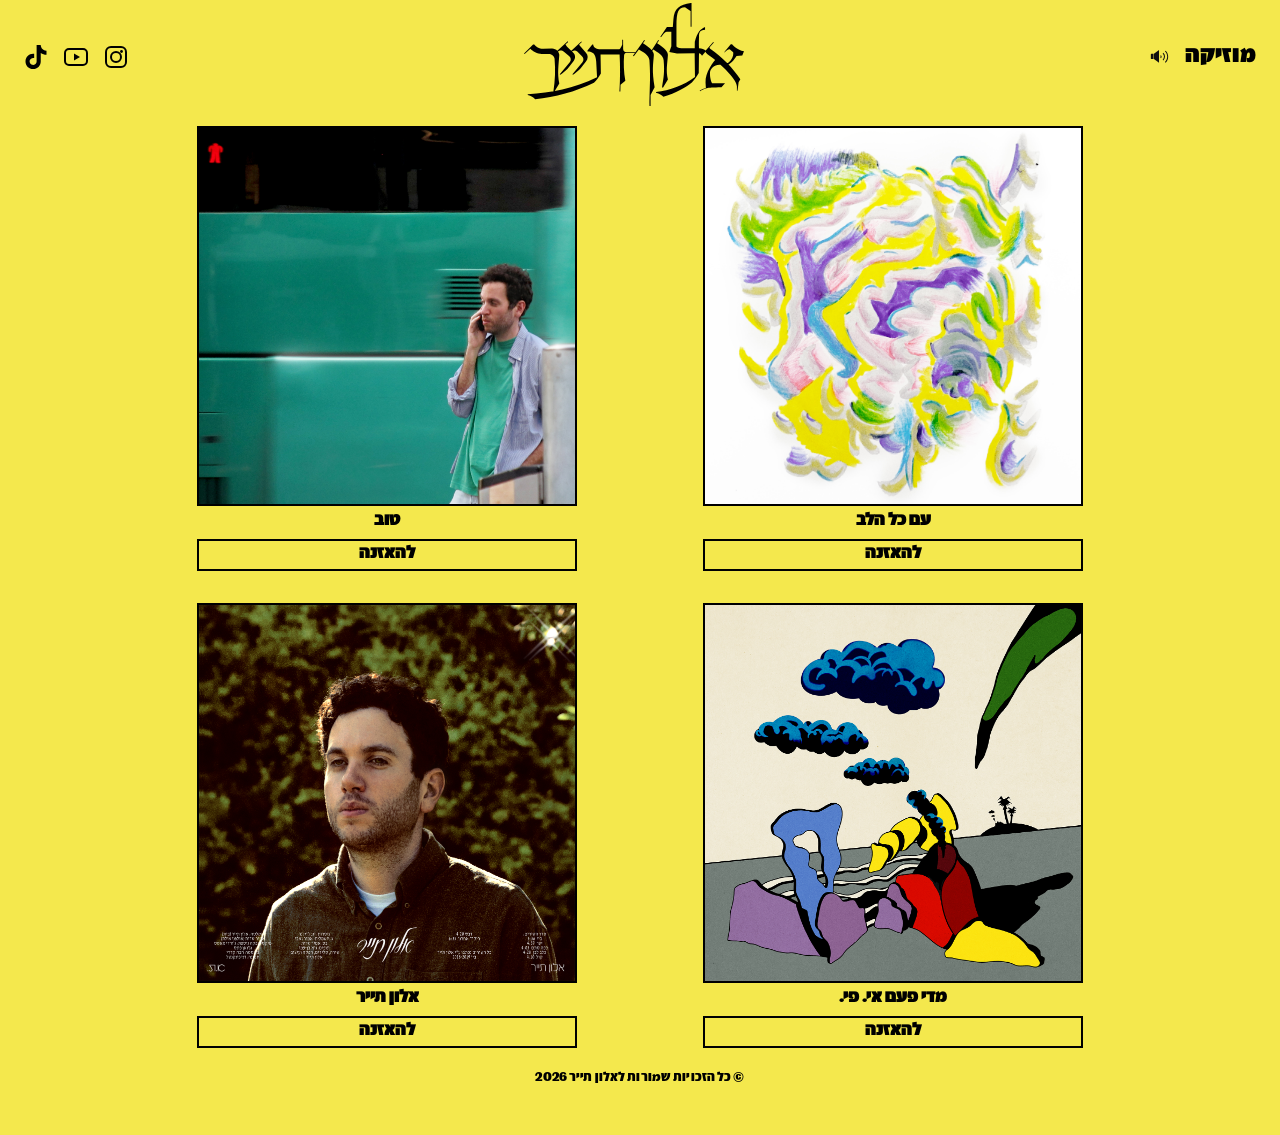
==== music.html @ c5020820 "v12" ====
<!DOCTYPE html>
<html lang="he" dir="rtl">
<head>
  <meta charset="UTF-8" />
  <meta name="viewport" content="width=device-width, initial-scale=1.0" />
  <title>מוזיקה - אלון תייר</title>
  <style>
    @font-face {
      font-family: 'Nitzotz';
      src: url('Nitzotz-Normal.woff2') format('woff2'),
           url('Nitzotz-Normal.woff') format('woff'),
           url('Nitzotz-Normal.otf') format('opentype');
      font-weight: 400;
      font-style: normal;
      font-display: swap;
    }

    @font-face {
      font-family: 'Nitzotz Narrow';
      src: url('Nitzotz-Narrow.woff2') format('woff2'),
           url('Nitzotz-Narrow.woff') format('woff'),
           url('Nitzotz-Narrow.otf') format('opentype');
      font-weight: 400;
      font-style: normal;
      font-display: swap;
    }
  </style>
  <link rel="icon" type="image/svg+xml" href="images/albumtemptush.jpg" />
  <link rel="stylesheet" href="css/style.css" />
</head>
<body>
  <header class="topbar">
    <div class="socials">
      <a href="https://www.tiktok.com/@alon.tayar" aria-label="טיקטוק" target="_blank" rel="noopener">
        <img src="images/tiktok.svg" alt="טיקטוק" />
      </a>
      <a href="https://www.youtube.com/user/alontayar" aria-label="יוטיוב" target="_blank" rel="noopener">
        <svg viewBox="0 0 24 24"><rect x="1" y="4" width="22" height="16" rx="4" fill="none" stroke="currentColor" stroke-width="2"/><polygon points="10,8.5 16,12 10,15.5" fill="currentColor"/></svg>
      </a>
      <a href="https://www.instagram.com/alon.tayar/" aria-label="אינסטגרם" target="_blank" rel="noopener">
        <svg viewBox="0 0 24 24"><rect x="2" y="2" width="20" height="20" rx="5" fill="none" stroke="currentColor" stroke-width="2"/><circle cx="12" cy="12" r="5" fill="none" stroke="currentColor" stroke-width="2"/><circle cx="17.5" cy="6.5" r="1.4" fill="currentColor"/></svg>
      </a>
    </div>
    <div class="topbar-center">
      <a class="topbar-brand" href="index.html" aria-label="אלון תייר">
        <img src="images/alontayarlogo.svg" alt="אלון תייר" />
      </a>
    </div>
    <nav class="mainnav">
      <button id="radio-toggle" class="radio-btn" aria-label="נגן רדיו" aria-pressed="false">
        <img src="images/musicoff.svg" alt="מוזיקה כבויה" class="radio-icon icon-idle" />
        <img src="images/musicon.svg" alt="מוזיקה דלוקה" class="radio-icon icon-playing" />
      </button>
      <a href="music.html" class="nav-link">מוזיקה</a>
    </nav>
  </header>

  <main class="music-page">
    <div id="albums-grid" class="albums-grid"></div>
    <p class="footer-copy">© כל הזכויות שמורות לאלון תייר 2026</p>
  </main>

  <script src="js/albums.js"></script>
  <script>
    const grid = document.getElementById("albums-grid");
    const albumsToShow = (ALBUMS.length ? ALBUMS : [{ title: "עם כל הלב", cover: "images/album-placeholder.svg", link: "#" }]).slice(0, 4);

    albumsToShow.forEach((album) => {
      const tile = document.createElement("div");
      tile.className = "album-tile";

      const img = document.createElement("img");
      img.src = album.cover;
      img.alt = album.title + " - עטיפת אלבום";

      const title = document.createElement("span");
      title.className = "album-tile-title";
      title.textContent = album.title;

      const link = document.createElement("a");
      link.className = "listen-link album-listen-link";
      link.href = album.link;
      link.target = "_blank";
      link.rel = "noopener";
      link.textContent = "להאזנה";

      tile.appendChild(img);
      tile.appendChild(title);
      tile.appendChild(link);
      grid.appendChild(tile);
    });
  </script>
  <script src="js/playlist.js"></script>
  <script src="js/player.js"></script>
</body>
</html>
---- css/style.css ----
:root {
  --bg: #f4e84d;
  --fg: #000000;
  --hero-width: min(62vw, 390px);
  --music-button-width: min(62vw, 390px);
}

* {
  box-sizing: border-box;
}

html,
body {
  margin: 0;
  padding: 0;
  min-height: 100%;
}

body {
  background: var(--bg);
  color: var(--fg);
  font-family: 'Nitzotz', Arial, Helvetica, sans-serif;
  display: flex;
  flex-direction: column;
}

a {
  color: var(--fg);
  text-decoration: none;
}

/* ===== Top bar ===== */
.topbar {
  direction: ltr; /* מבטיח שהרשתות תמיד בצד שמאל, והניווט תמיד בצד ימין */
  display: flex;
  align-items: center;
  justify-content: space-between;
  flex-wrap: wrap;
  gap: 0.45rem;
  padding: 0.35rem 1.5rem 0.1rem;
}

.socials {
  display: flex;
  align-items: center;
  gap: 1rem;
}

.socials a {
  display: inline-flex;
  width: 24px;
  height: 24px;
}

.socials img,
.socials svg {
  width: 100%;
  height: 100%;
  display: block;
  fill: var(--fg);
}

.topbar-center {
  flex: 1;
  display: flex;
  justify-content: center;
}

.topbar-brand {
  display: inline-flex;
  align-items: center;
  justify-content: center;
}

.topbar-brand img {
  width: clamp(140px, 18vw, 220px);
  height: auto;
  display: block;
  transform: translateY(-3px);
}

.mainnav {
  display: flex;
  align-items: center;
  gap: 0.35rem;
}

.nav-link {
  font-size: 1.3rem;
  font-weight: bold;
  letter-spacing: 0.05em;
  border-bottom: 2px solid transparent;
}

.nav-link:hover {
  border-bottom-color: var(--fg);
}

.radio-btn {
  background: transparent;
  border: none;
  border-radius: 50%;
  width: 40px;
  height: 40px;
  padding: 0;
  display: inline-flex;
  align-items: center;
  justify-content: center;
  cursor: pointer;
  transition: transform 0.2s ease;
}

.radio-btn:hover {
  transform: scale(1.04);
}

.radio-icon {
  width: 21px;
  height: 21px;
  display: block;
  transform: translateY(-1px);
}

.radio-btn .icon-playing {
  display: none;
}

.radio-btn.is-playing .icon-idle {
  display: none;
}

.radio-btn.is-playing .icon-playing {
  display: block;
}

.radio-btn.is-playing {
  background: transparent;
}

.radio-btn.is-playing svg {
  fill: var(--fg);
}

/* ===== Hero (homepage) ===== */
.hero {
  flex: 1;
  display: flex;
  flex-direction: column;
  align-items: center;
  justify-content: flex-start;
  text-align: center;
  padding: 0 1.5rem 1.5rem;
  gap: 0.02rem;
}

.logo {
  font-family: 'Nitzotz', Arial, Helvetica, sans-serif;
  font-weight: bold;
  font-size: clamp(2rem, 6vw, 3.5rem);
  margin: 0 0 0.5rem;
  letter-spacing: 0.02em;
}

.album-title {
  display: block;
  width: min(100vw, 1700px);
  max-width: 100%;
  height: auto;
  margin: 0 0 0.05rem;
  border: none;
  padding: 0;
}

.album-art {
  width: var(--hero-width);
  height: var(--hero-width);
  display: block;
  border: 2px solid var(--fg);
  margin-bottom: 0.1rem;
}

.album-title {
  margin: 0;
}

.listen-link {
  display: inline-flex;
  align-items: center;
  justify-content: center;
  width: var(--hero-width);
  max-width: 100%;
  padding: 0.15rem 0.75rem 0.18rem;
  margin-top: 0.01rem;
  font-size: 1rem;
  font-weight: bold;
  text-align: center;
  color: var(--fg);
  background: transparent;
  border: 2px solid var(--fg);
  line-height: 1.05;
  min-height: 2rem;
  transition: background 0.2s ease, color 0.2s ease, transform 0.2s ease;
  box-sizing: border-box;
}

.home-listen-link {
  margin-top: 2px;
}

.listen-link:hover {
  background: var(--fg);
  color: var(--bg);
  transform: translateY(-1px);
}

/* ===== Music grid page ===== */
.music-page {
  flex: 1;
  padding: 1rem 1.5rem 3rem;
  text-align: center;
}

.page-title {
  font-size: clamp(1.75rem, 5vw, 2.5rem);
  font-weight: bold;
  margin: 0 0 2rem;
}

.albums-grid {
  display: grid;
  grid-template-columns: repeat(2, minmax(220px, 1fr));
  gap: 2rem;
  max-width: 980px;
  margin: 0 auto;
}

.album-tile {
  display: flex;
  flex-direction: column;
  align-items: center;
  gap: 0.45rem;
  width: 100%;
  max-width: 380px;
  margin: 0 auto;
}

.album-tile img {
  width: min(100%, 380px);
  aspect-ratio: 1 / 1;
  border: 2px solid var(--fg);
}

.album-tile-title {
  font-weight: bold;
  font-size: 1rem;
  line-height: 1.05;
  margin-bottom: 0.1rem;
}

.album-listen-link {
  width: 100%;
  max-width: 100%;
  margin-top: 0;
}

.footer-copy {
  margin: 1.4rem 0 0;
  font-size: 0.74rem;
  line-height: 1.45;
  letter-spacing: 0.01em;
  font-family: 'Nitzotz', Arial, Helvetica, sans-serif;
  font-weight: 400;
}

/* ===== Mobile ===== */
@media (max-width: 600px) {
  .topbar {
    padding: 1rem;
  }

  .album-art {
    width: 75vw;
    height: 75vw;
  }
}
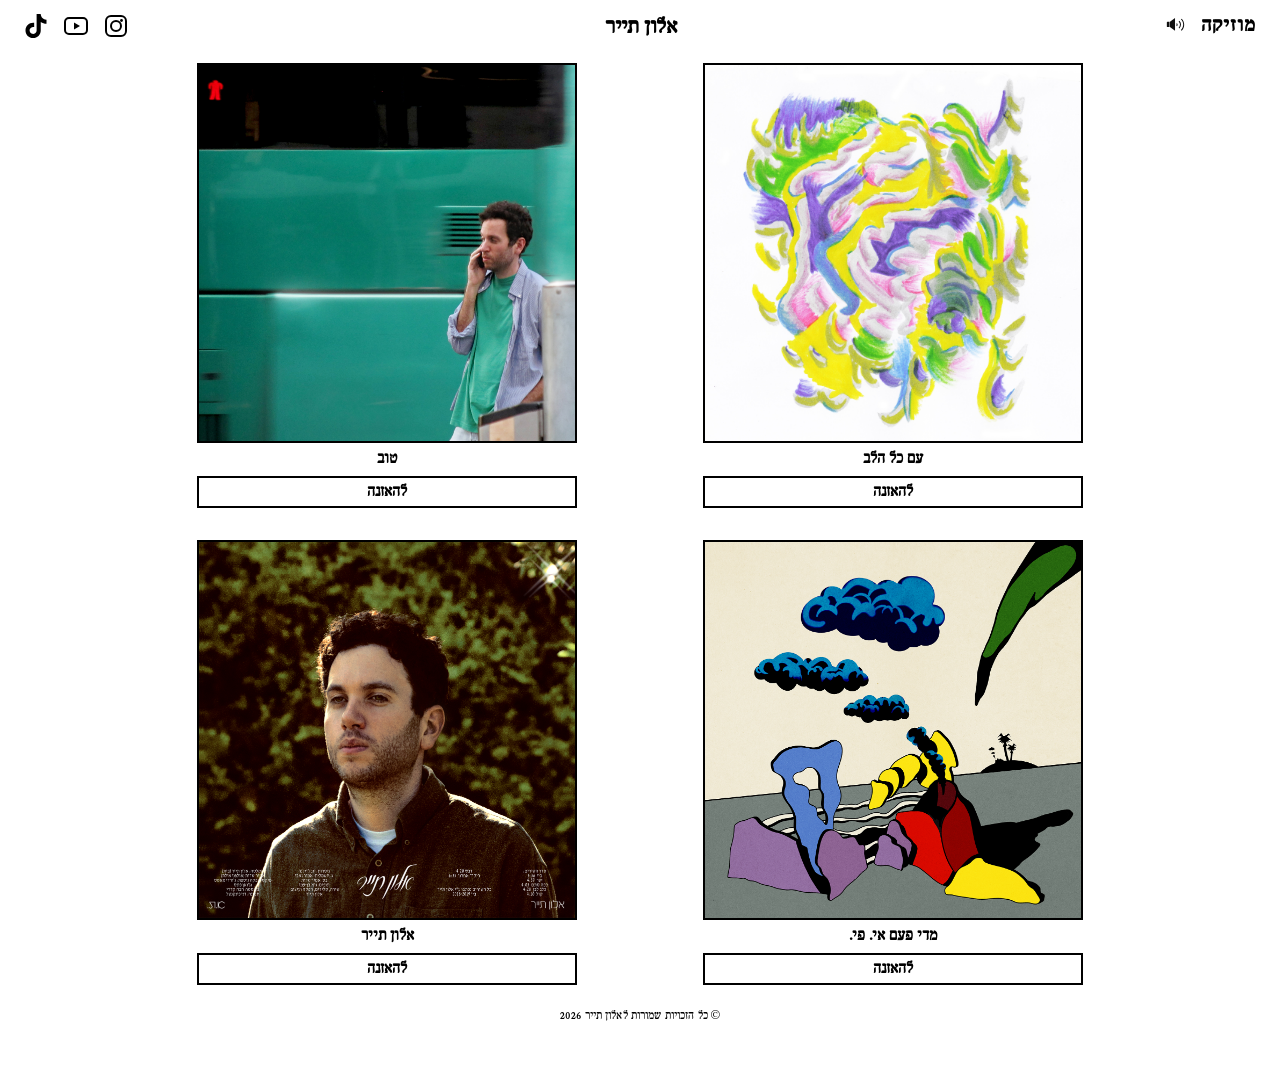
==== commit 60158b15: "Style: switch to FR-AT font, text logo, white background, update album image" ====
--- a/music.html
+++ b/music.html
@@ -4,28 +4,8 @@
   <meta charset="UTF-8" />
   <meta name="viewport" content="width=device-width, initial-scale=1.0" />
   <title>מוזיקה - אלון תייר</title>
-  <style>
-    @font-face {
-      font-family: 'Nitzotz';
-      src: url('Nitzotz-Normal.woff2') format('woff2'),
-           url('Nitzotz-Normal.woff') format('woff'),
-           url('Nitzotz-Normal.otf') format('opentype');
-      font-weight: 400;
-      font-style: normal;
-      font-display: swap;
-    }
-
-    @font-face {
-      font-family: 'Nitzotz Narrow';
-      src: url('Nitzotz-Narrow.woff2') format('woff2'),
-           url('Nitzotz-Narrow.woff') format('woff'),
-           url('Nitzotz-Narrow.otf') format('opentype');
-      font-weight: 400;
-      font-style: normal;
-      font-display: swap;
-    }
-  </style>
-  <link rel="icon" type="image/svg+xml" href="images/albumtemptush.jpg" />
+  
+  <link rel="icon" type="image/jpeg" href="images/AT-CoverArt4000X4000.jpg?v=2" />
   <link rel="stylesheet" href="css/style.css" />
 </head>
 <body>
@@ -43,7 +23,7 @@
     </div>
     <div class="topbar-center">
       <a class="topbar-brand" href="index.html" aria-label="אלון תייר">
-        <img src="images/alontayarlogo.svg" alt="אלון תייר" />
+        <span class="brand-text">אלון תייר</span>
       </a>
     </div>
     <nav class="mainnav">
@@ -63,7 +43,7 @@
   <script src="js/albums.js"></script>
   <script>
     const grid = document.getElementById("albums-grid");
-    const albumsToShow = (ALBUMS.length ? ALBUMS : [{ title: "עם כל הלב", cover: "images/album-placeholder.svg", link: "#" }]).slice(0, 4);
+    const albumsToShow = (ALBUMS.length ? ALBUMS : [{ title: "עם כל הלב", cover: "images/AT-CoverArt4000X4000.jpg?v=2", link: "#" }]).slice(0, 4);
 
     albumsToShow.forEach((album) => {
       const tile = document.createElement("div");
--- a/css/style.css
+++ b/css/style.css
@@ -1,7 +1,16 @@
+@font-face {
+  font-family: 'fr-at';
+  src: url('../FR-AT-Regular.woff2') format('woff2');
+  font-weight: 400;
+  font-style: normal;
+  font-display: swap;
+}
+
 :root {
-  --bg: #f4e84d;
+  --bg: #ffffff;
   --fg: #000000;
   --hero-width: min(62vw, 390px);
+  --hero-art-width: var(--hero-width);
   --music-button-width: min(62vw, 390px);
 }
 
@@ -19,7 +28,7 @@
 body {
   background: var(--bg);
   color: var(--fg);
-  font-family: 'Nitzotz', Arial, Helvetica, sans-serif;
+  font-family: 'fr-at', Arial, Helvetica, sans-serif;
   display: flex;
   flex-direction: column;
 }
@@ -77,6 +86,13 @@
   height: auto;
   display: block;
   transform: translateY(-3px);
+}
+
+.topbar-brand .brand-text {
+  font-family: 'fr-at', Arial, Helvetica, sans-serif;
+  font-weight: 700;
+  font-size: clamp(1rem, 2.6vw, 1.4rem);
+  display: inline-block;
 }
 
 .mainnav {
@@ -154,7 +170,7 @@
 }
 
 .logo {
-  font-family: 'Nitzotz', Arial, Helvetica, sans-serif;
+  font-family: 'fr-at', Arial, Helvetica, sans-serif;
   font-weight: bold;
   font-size: clamp(2rem, 6vw, 3.5rem);
   margin: 0 0 0.5rem;
@@ -162,32 +178,36 @@
 }
 
 .album-title {
-  display: block;
-  width: min(100vw, 1700px);
-  max-width: 100%;
-  height: auto;
   margin: 0 0 0.05rem;
-  border: none;
   padding: 0;
+  font-family: 'fr-at', Arial, Helvetica, sans-serif;
+  font-weight: 700;
+  font-size: clamp(1.75rem, 5vw, 3.5rem);
+  line-height: 1;
+}
+
+.album-subtitle {
+  font-family: 'fr-at', Arial, Helvetica, sans-serif;
+  font-weight: 500;
+  font-size: clamp(1rem, 3.2vw, 1.25rem);
+  margin: 0 0 0.6rem;
 }
 
 .album-art {
-  width: var(--hero-width);
-  height: var(--hero-width);
+  width: var(--hero-art-width);
+  height: var(--hero-art-width);
   display: block;
   border: 2px solid var(--fg);
   margin-bottom: 0.1rem;
 }
 
-.album-title {
-  margin: 0;
-}
+/* consolidated album-title rules above */
 
 .listen-link {
   display: inline-flex;
   align-items: center;
   justify-content: center;
-  width: var(--hero-width);
+  width: var(--hero-art-width);
   max-width: 100%;
   padding: 0.15rem 0.75rem 0.18rem;
   margin-top: 0.01rem;
@@ -268,7 +288,7 @@
   font-size: 0.74rem;
   line-height: 1.45;
   letter-spacing: 0.01em;
-  font-family: 'Nitzotz', Arial, Helvetica, sans-serif;
+  font-family: 'fr-at', Arial, Helvetica, sans-serif;
   font-weight: 400;
 }
 
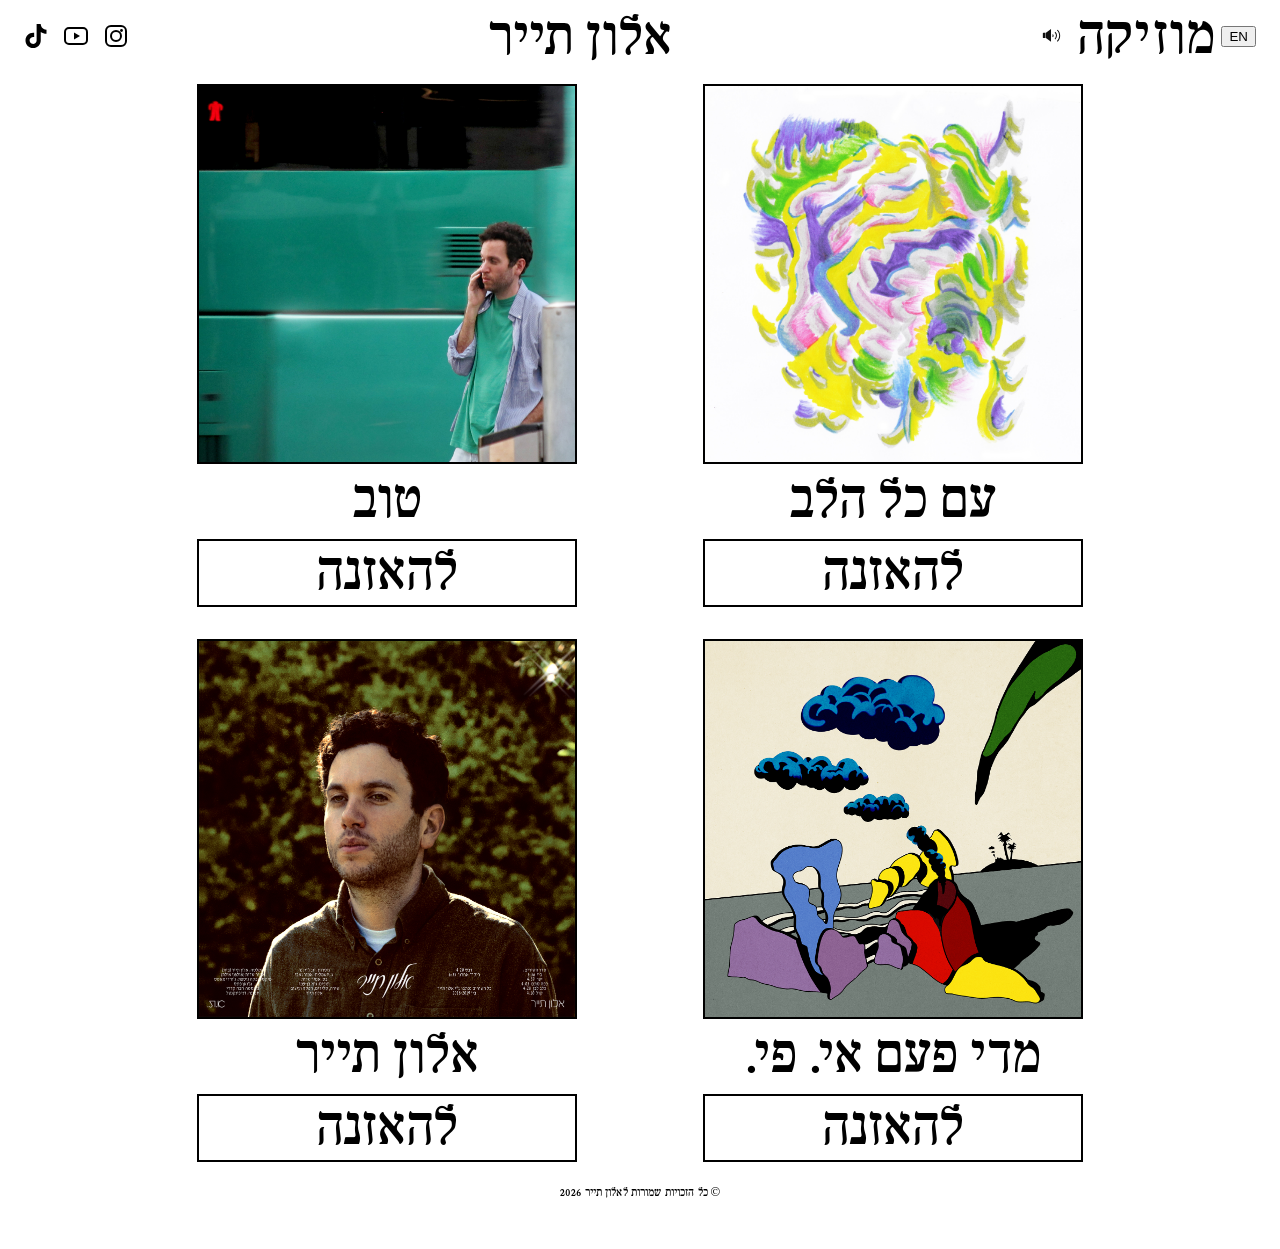
==== commit ea30dd56: "i18n: add language toggle and unify headline sizes" ====
--- a/music.html
+++ b/music.html
@@ -5,7 +5,7 @@
   <meta name="viewport" content="width=device-width, initial-scale=1.0" />
   <title>מוזיקה - אלון תייר</title>
   
-  <link rel="icon" type="image/jpeg" href="images/AT-CoverArt4000X4000.jpg?v=2" />
+  <link rel="icon" type="image/jpeg" href="images/AT-CoverArt4000X4000.jpg?v=3" />
   <link rel="stylesheet" href="css/style.css" />
 </head>
 <body>
@@ -23,7 +23,7 @@
     </div>
     <div class="topbar-center">
       <a class="topbar-brand" href="index.html" aria-label="אלון תייר">
-        <span class="brand-text">אלון תייר</span>
+        <span class="brand-text" data-i18n="brand">אלון תייר</span>
       </a>
     </div>
     <nav class="mainnav">
@@ -31,19 +31,21 @@
         <img src="images/musicoff.svg" alt="מוזיקה כבויה" class="radio-icon icon-idle" />
         <img src="images/musicon.svg" alt="מוזיקה דלוקה" class="radio-icon icon-playing" />
       </button>
-      <a href="music.html" class="nav-link">מוזיקה</a>
+      <a href="music.html" class="nav-link" data-i18n="music">מוזיקה</a>
+      <button id="lang-toggle" class="lang-toggle" aria-label="שפת אתר">EN</button>
     </nav>
   </header>
 
   <main class="music-page">
     <div id="albums-grid" class="albums-grid"></div>
-    <p class="footer-copy">© כל הזכויות שמורות לאלון תייר 2026</p>
+    <p class="footer-copy" data-i18n="copyright">© כל הזכויות שמורות לאלון תייר 2026</p>
   </main>
 
   <script src="js/albums.js"></script>
+  <script src="js/i18n.js"></script>
   <script>
     const grid = document.getElementById("albums-grid");
-    const albumsToShow = (ALBUMS.length ? ALBUMS : [{ title: "עם כל הלב", cover: "images/AT-CoverArt4000X4000.jpg?v=2", link: "#" }]).slice(0, 4);
+    const albumsToShow = (ALBUMS.length ? ALBUMS : [{ title: "עם כל הלב", cover: "images/AT-CoverArt4000X4000.jpg?v=3", link: "#" }]).slice(0, 4);
 
     albumsToShow.forEach((album) => {
       const tile = document.createElement("div");
--- a/css/style.css
+++ b/css/style.css
@@ -12,6 +12,7 @@
   --hero-width: min(62vw, 390px);
   --hero-art-width: var(--hero-width);
   --music-button-width: min(62vw, 390px);
+  --headline-size: clamp(1.75rem, 5vw, 3.5rem);
 }
 
 * {
@@ -90,9 +91,11 @@
 
 .topbar-brand .brand-text {
   font-family: 'fr-at', Arial, Helvetica, sans-serif;
-  font-weight: 700;
-  font-size: clamp(1rem, 2.6vw, 1.4rem);
+  font-weight: 400;
+  font-size: var(--headline-size);
   display: inline-block;
+  width: var(--hero-art-width);
+  text-align: center;
 }
 
 .mainnav {
@@ -102,9 +105,9 @@
 }
 
 .nav-link {
-  font-size: 1.3rem;
-  font-weight: bold;
-  letter-spacing: 0.05em;
+  font-size: var(--headline-size);
+  font-weight: 400;
+  letter-spacing: 0.02em;
   border-bottom: 2px solid transparent;
 }
 
@@ -181,15 +184,15 @@
   margin: 0 0 0.05rem;
   padding: 0;
   font-family: 'fr-at', Arial, Helvetica, sans-serif;
-  font-weight: 700;
-  font-size: clamp(1.75rem, 5vw, 3.5rem);
+  font-weight: 400;
+  font-size: var(--headline-size);
   line-height: 1;
 }
 
 .album-subtitle {
   font-family: 'fr-at', Arial, Helvetica, sans-serif;
-  font-weight: 500;
-  font-size: clamp(1rem, 3.2vw, 1.25rem);
+  font-weight: 400;
+  font-size: var(--headline-size);
   margin: 0 0 0.6rem;
 }
 
@@ -211,8 +214,8 @@
   max-width: 100%;
   padding: 0.15rem 0.75rem 0.18rem;
   margin-top: 0.01rem;
-  font-size: 1rem;
-  font-weight: bold;
+  font-size: clamp(1.75rem, 5vw, 3.5rem);
+  font-weight: 400;
   text-align: center;
   color: var(--fg);
   background: transparent;
@@ -271,8 +274,8 @@
 }
 
 .album-tile-title {
-  font-weight: bold;
-  font-size: 1rem;
+  font-weight: 400;
+  font-size: var(--headline-size);
   line-height: 1.05;
   margin-bottom: 0.1rem;
 }
@@ -281,6 +284,8 @@
   width: 100%;
   max-width: 100%;
   margin-top: 0;
+  font-size: var(--headline-size);
+  font-weight: 400;
 }
 
 .footer-copy {
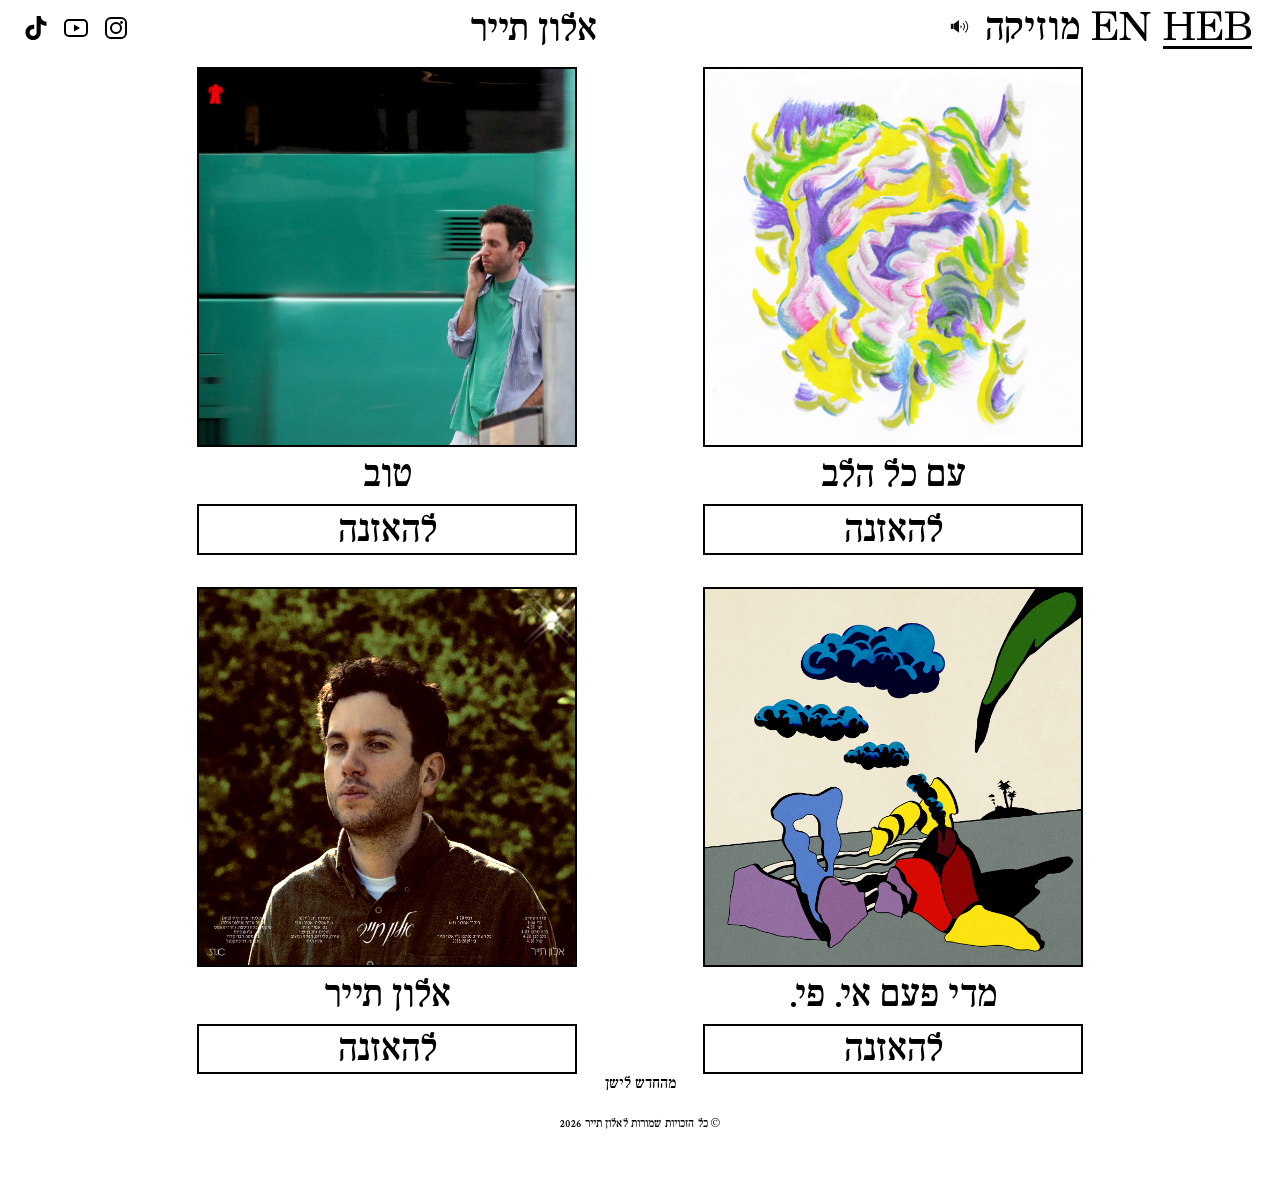
==== commit 7343bd9e: "i18n: add language switch buttons and EN titles for albums; unify headline sizing (global -30%)" ====
--- a/music.html
+++ b/music.html
@@ -32,12 +32,16 @@
         <img src="images/musicon.svg" alt="מוזיקה דלוקה" class="radio-icon icon-playing" />
       </button>
       <a href="music.html" class="nav-link" data-i18n="music">מוזיקה</a>
-      <button id="lang-toggle" class="lang-toggle" aria-label="שפת אתר">EN</button>
+      <div class="lang-switch">
+        <button data-lang="en">EN</button>
+        <button data-lang="he" class="selected">HEB</button>
+      </div>
     </nav>
   </header>
 
   <main class="music-page">
     <div id="albums-grid" class="albums-grid"></div>
+    <div class="sort-label" data-i18n="sortLabel">מהחדש לישן</div>
     <p class="footer-copy" data-i18n="copyright">© כל הזכויות שמורות לאלון תייר 2026</p>
   </main>
 
@@ -45,32 +49,41 @@
   <script src="js/i18n.js"></script>
   <script>
     const grid = document.getElementById("albums-grid");
-    const albumsToShow = (ALBUMS.length ? ALBUMS : [{ title: "עם כל הלב", cover: "images/AT-CoverArt4000X4000.jpg?v=3", link: "#" }]).slice(0, 4);
+    const albumsToShow = (ALBUMS.length ? ALBUMS : [{ title: "עם כל הלב", title_en: "WITH ALL OF MY HEART", cover: "images/AT-CoverArt4000X4000.jpg?v=3", link: "#" }]).slice(0, 4);
 
-    albumsToShow.forEach((album) => {
-      const tile = document.createElement("div");
-      tile.className = "album-tile";
+    const renderAlbums = (lang) => {
+      grid.innerHTML = '';
+      albumsToShow.forEach((album) => {
+        const tile = document.createElement("div");
+        tile.className = "album-tile";
 
-      const img = document.createElement("img");
-      img.src = album.cover;
-      img.alt = album.title + " - עטיפת אלבום";
+        const img = document.createElement("img");
+        img.src = album.cover;
+        img.alt = (lang === 'en' && album.title_en) ? album.title_en + " - cover" : album.title + " - עטיפת אלבום";
 
-      const title = document.createElement("span");
-      title.className = "album-tile-title";
-      title.textContent = album.title;
+        const title = document.createElement("span");
+        title.className = "album-tile-title";
+        title.textContent = (lang === 'en' && album.title_en) ? album.title_en : album.title;
 
-      const link = document.createElement("a");
-      link.className = "listen-link album-listen-link";
-      link.href = album.link;
-      link.target = "_blank";
-      link.rel = "noopener";
-      link.textContent = "להאזנה";
+        const link = document.createElement("a");
+        link.className = "listen-link album-listen-link";
+        link.href = album.link;
+        link.target = "_blank";
+        link.rel = "noopener";
+        link.textContent = (lang === 'en') ? 'LISTEN' : 'להאזנה';
 
-      tile.appendChild(img);
-      tile.appendChild(title);
-      tile.appendChild(link);
-      grid.appendChild(tile);
-    });
+        tile.appendChild(img);
+        tile.appendChild(title);
+        tile.appendChild(link);
+        grid.appendChild(tile);
+      });
+    };
+
+    // initial render and re-render on language change
+    document.addEventListener('languagechange', (e) => renderAlbums(e.detail.lang));
+    // determine current language from localStorage via i18n
+    const currentLang = localStorage.getItem('lang') || 'he';
+    renderAlbums(currentLang);
   </script>
   <script src="js/playlist.js"></script>
   <script src="js/player.js"></script>
--- a/css/style.css
+++ b/css/style.css
@@ -12,7 +12,8 @@
   --hero-width: min(62vw, 390px);
   --hero-art-width: var(--hero-width);
   --music-button-width: min(62vw, 390px);
-  --headline-size: clamp(1.75rem, 5vw, 3.5rem);
+  /* reduced by ~30% globally */
+  --headline-size: clamp(1.225rem, 3.5vw, 2.45rem);
 }
 
 * {
@@ -96,6 +97,25 @@
   display: inline-block;
   width: var(--hero-art-width);
   text-align: center;
+}
+
+.lang-switch {
+  display: inline-flex;
+  gap: 0.25rem;
+  align-items: center;
+}
+.lang-switch button {
+  background: none;
+  border: none;
+  padding: 0 0.25rem;
+  color: inherit;
+  font-family: inherit;
+  font-size: var(--headline-size);
+  cursor: pointer;
+}
+.lang-switch button.selected {
+  text-decoration: underline;
+  text-underline-offset: 6px;
 }
 
 .mainnav {
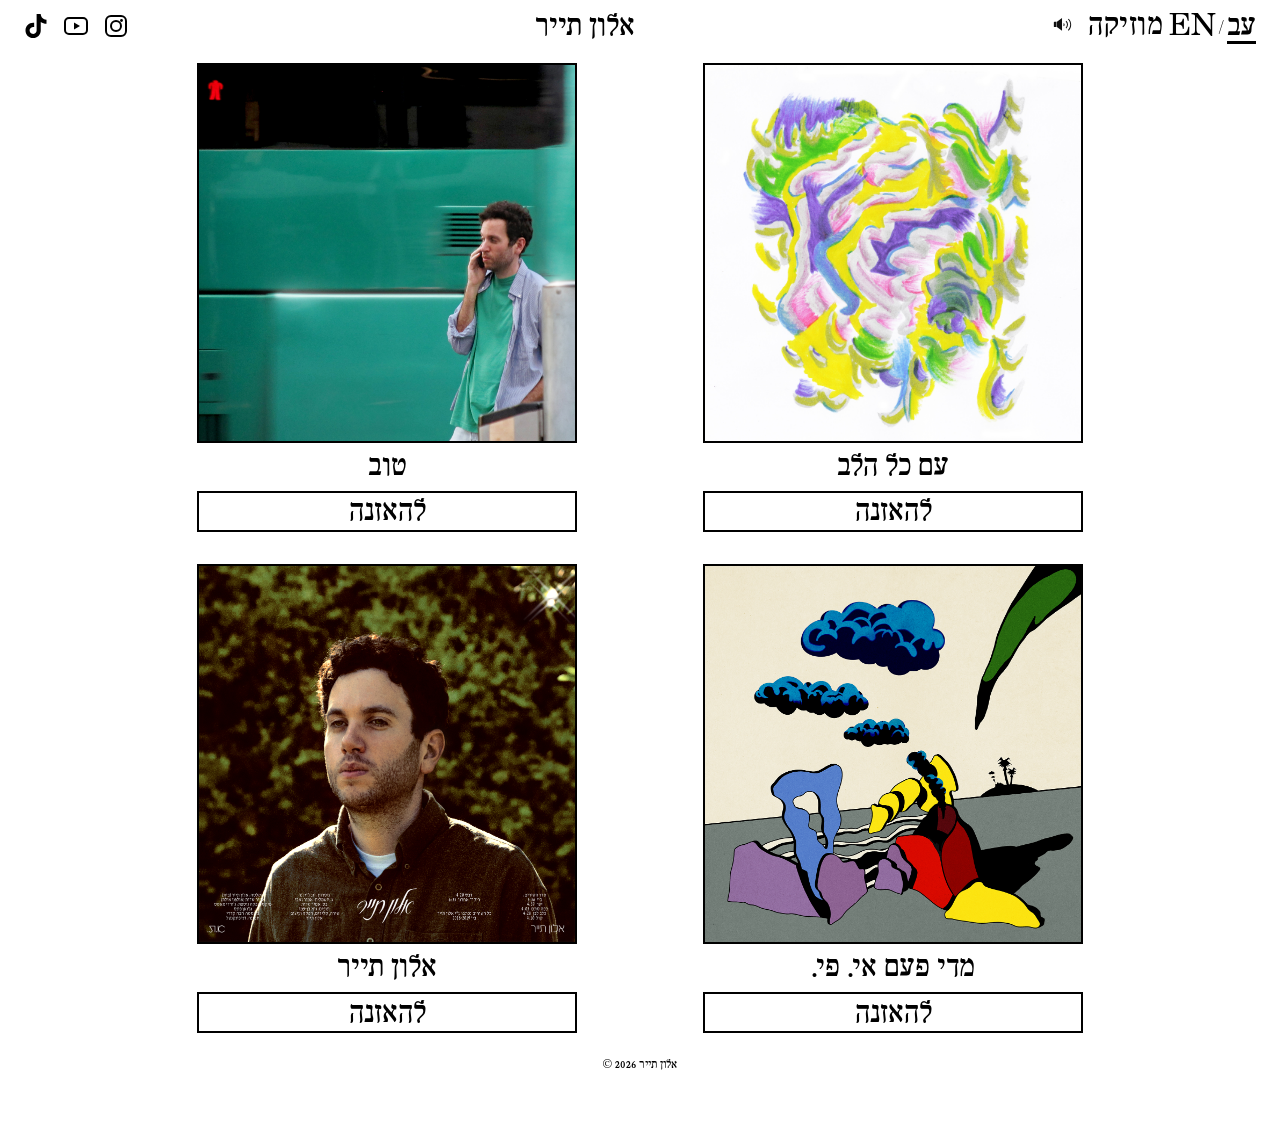
==== commit b198557b: "UI: shrink headlines; switch language UI to 'EN/עב'; footer LTR order; remove sort label" ====
--- a/music.html
+++ b/music.html
@@ -34,15 +34,15 @@
       <a href="music.html" class="nav-link" data-i18n="music">מוזיקה</a>
       <div class="lang-switch">
         <button data-lang="en">EN</button>
-        <button data-lang="he" class="selected">HEB</button>
+        <span class="lang-sep">/</span>
+        <button data-lang="he" class="selected">עב</button>
       </div>
     </nav>
   </header>
 
   <main class="music-page">
     <div id="albums-grid" class="albums-grid"></div>
-    <div class="sort-label" data-i18n="sortLabel">מהחדש לישן</div>
-    <p class="footer-copy" data-i18n="copyright">© כל הזכויות שמורות לאלון תייר 2026</p>
+    <p class="footer-copy"><span class="footer-ltr" dir="ltr">© <span class="footer-name" data-i18n="brand">אלון תייר</span> <span class="footer-year">2026</span></span></p>
   </main>
 
   <script src="js/albums.js"></script>
--- a/css/style.css
+++ b/css/style.css
@@ -13,7 +13,7 @@
   --hero-art-width: var(--hero-width);
   --music-button-width: min(62vw, 390px);
   /* reduced by ~30% globally */
-  --headline-size: clamp(1.225rem, 3.5vw, 2.45rem);
+  --headline-size: clamp(0.95rem, 2.6vw, 1.9rem);
 }
 
 * {
@@ -101,17 +101,22 @@
 
 .lang-switch {
   display: inline-flex;
-  gap: 0.25rem;
+  gap: 0;
   align-items: center;
 }
 .lang-switch button {
   background: none;
   border: none;
-  padding: 0 0.25rem;
+  padding: 0;
+  margin: 0;
   color: inherit;
   font-family: inherit;
   font-size: var(--headline-size);
   cursor: pointer;
+}
+.lang-switch .lang-sep {
+  padding: 0 0.12rem;
+  line-height: 1;
 }
 .lang-switch button.selected {
   text-decoration: underline;
